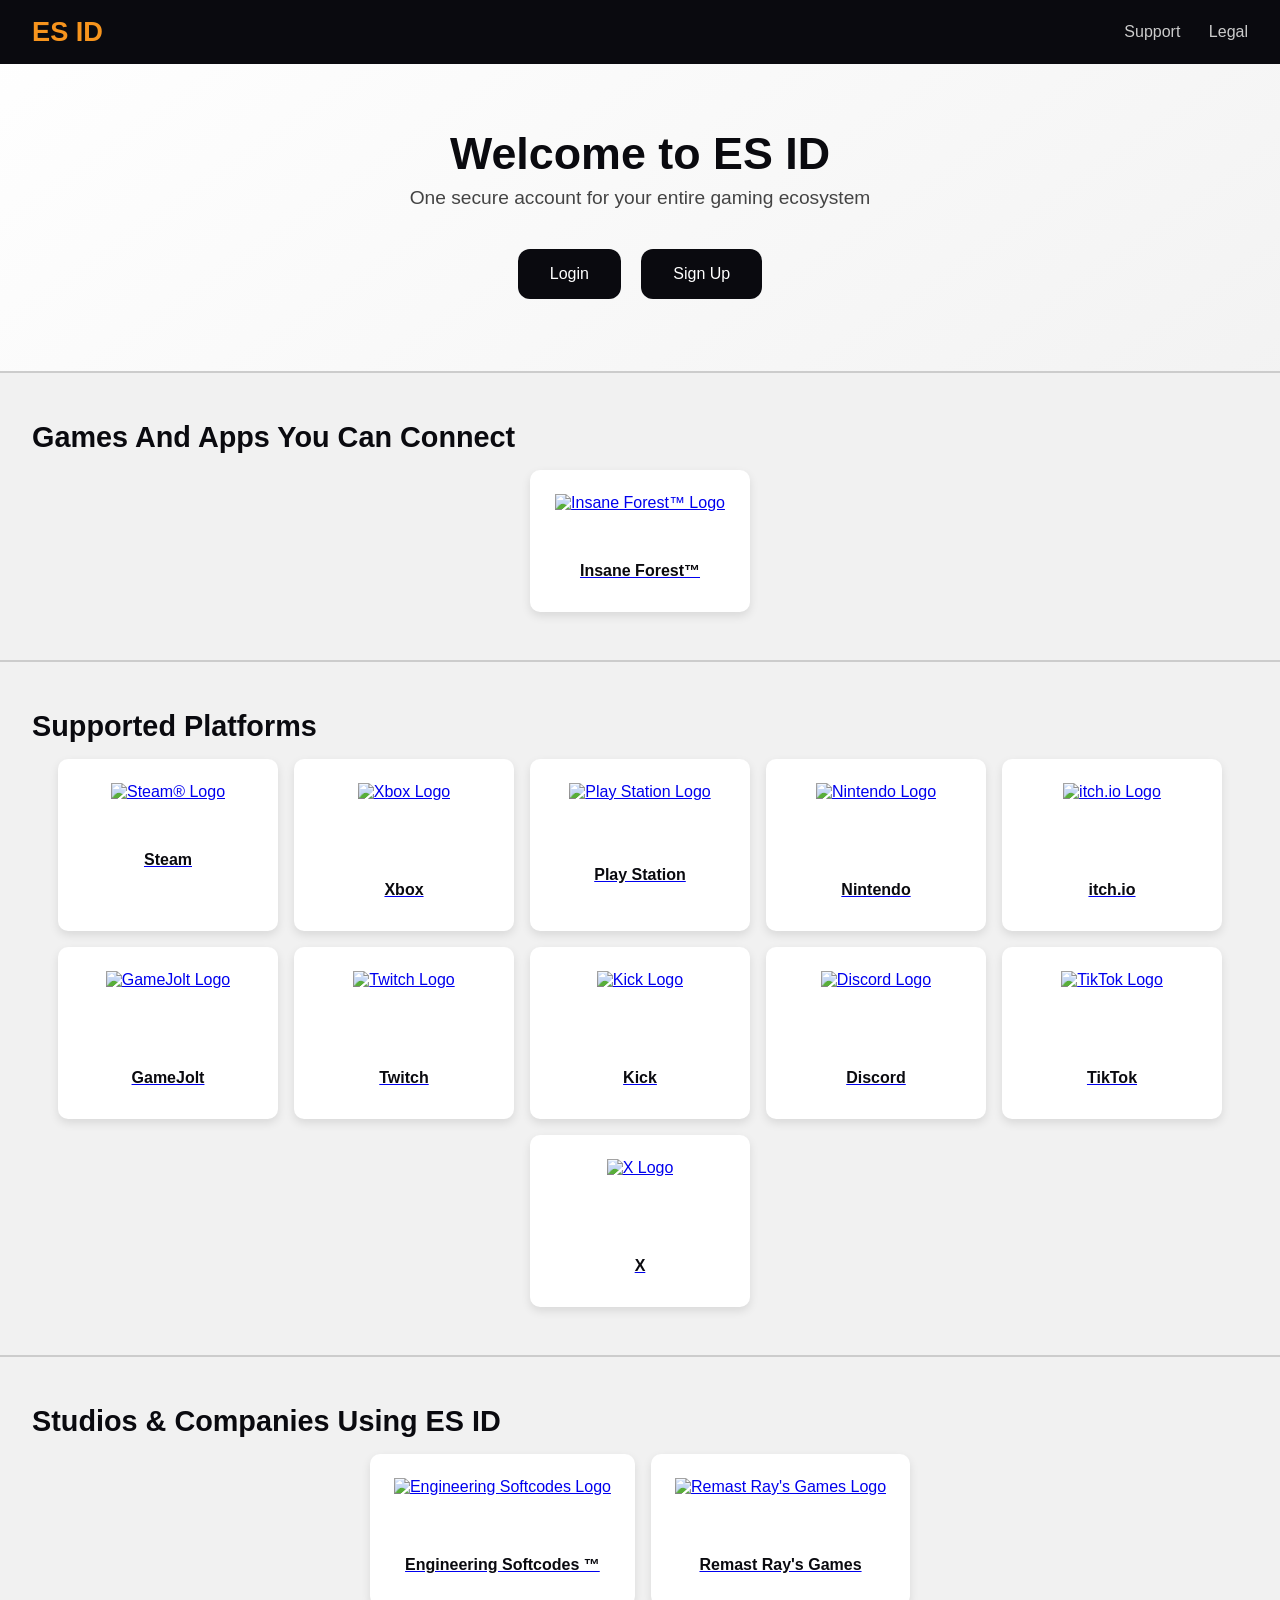
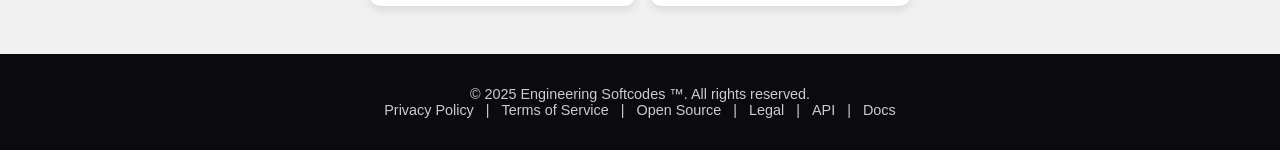
==== index.html @ 5574b0a7 "Update index.html" ====
<!DOCTYPE html>
<html lang="en">
<head>
  <meta charset="UTF-8" />
  <meta name="viewport" content="width=device-width, initial-scale=1.0"/>
  <title>ES ID - One Secure Account</title>
  <style>
    :root {
      --orange: #f7941d;
      --dark-blue: #0a0a0f;
      --light-gray: #f1f1f1;
      --gray: #ccc;
      --white: #fff;
      --black: #000;
    }

    * {
      margin: 0;
      padding: 0;
      box-sizing: border-box;
      font-family: 'Segoe UI', Tahoma, Geneva, Verdana, sans-serif;
    }

    body {
      background: linear-gradient(145deg, #ffffff, #e5e5e5);
      color: var(--black);
      display: flex;
      flex-direction: column;
      min-height: 100vh;
    }

    header {
      background: var(--dark-blue);
      padding: 1rem 2rem;
      display: flex;
      justify-content: space-between;
      align-items: center;
      color: var(--white);
    }

    header .logo {
      font-size: 1.7rem;
      font-weight: bold;
      color: var(--orange);
    }

    nav a {
      color: var(--gray);
      margin-left: 1.5rem;
      text-decoration: none;
      font-weight: 500;
    }

    nav a:hover {
      color: var(--orange);
    }

    .hero {
      text-align: center;
      padding: 4rem 1rem;
    }

    .hero h2 {
      font-size: 2.8rem;
      color: var(--dark-blue);
    }

    .hero p {
      font-size: 1.2rem;
      color: #444;
      margin-top: 0.5rem;
    }

    .auth-buttons {
      margin-top: 2rem;
    }

    .auth-buttons button {
      margin: 0.5rem;
      padding: 1rem 2rem;
      border-radius: 12px;
      border: none;
      background: var(--dark-blue);
      color: var(--white);
      font-size: 1rem;
      cursor: pointer;
      transition: background 0.3s;
    }

    .auth-buttons button:hover {
      background: var(--orange);
    }

    .section {
      padding: 3rem 2rem;
      background: var(--light-gray);
      border-top: 2px solid var(--gray);
    }

    .section h3 {
      font-size: 1.8rem;
      margin-bottom: 1rem;
      color: var(--dark-blue);
    }

    .cards {
      display: flex;
      flex-wrap: wrap;
      gap: 1rem;
      justify-content: center;
    }

    .card {
      background: var(--white);
      padding: 1.5rem;
      border-radius: 10px;
      box-shadow: 0 4px 10px rgba(0, 0, 0, 0.1);
      min-width: 220px;
      max-width: 280px;
      text-align: center;
      transition: transform 0.2s;
    }

    .card:hover {
      transform: scale(1.05);
    }

    .card h4 {
      margin-bottom: 0.5rem;
      color: var(--dark-blue);
    }

    footer {
      margin-top: auto;
      background-color: var(--dark-blue);
      color: var(--gray);
      padding: 2rem 1rem;
      text-align: center;
      font-size: 0.9rem;
    }

    footer a {
      color: var(--gray);
      text-decoration: none;
      margin: 0 0.5rem;
    }

    footer a:hover {
      color: var(--orange);
    }
  </style>
</head>
<body>

  <header>
    <div class="logo">ES ID</div>
    <nav>
      <a href="support">Support</a>
      <a href="legal">Legal</a>
    </nav>
  </header>

  <section class="hero">
    <h2>Welcome to ES ID</h2>
    <p>One secure account for your entire gaming ecosystem</p>

    <div class="auth-buttons">
      <button>Login</button>
      <button>Sign Up</button>
    </div>
  </section>

  <section class="section">
    <h3>Games And Apps You Can Connect</h3>
    <div class="cards">
      <div class="card">
        <a href="https://insaneforest.es/" target="_blank">
        <img src="https://ucarecdn.com/390ba2f0-badb-49aa-b7dc-121932ceab19/Insane_Forest_Old_Icon.png" alt="Insane Forest™ Logo" style="width: 50px; height: auto; margin-bottom: 50px;">
        <h4>Insane Forest™</h4>
      </a>
      </div>
    </div>
  </section>

  <section class="section">
    <h3>Supported Platforms</h3>
    <div class="cards">
      <div class="card">
        <a href="https://steamcommunity.com/" target="_blank">
        <img src="https://ucarecdn.com/992efdb9-1c23-42bb-ad94-4d4f1d7c8d05/steam_black_icon.png" alt="Steam® Logo" style="width: 50px; height: auto; margin-bottom: 50px;">
        <h4>Steam</h4>
      </a>
      </div>
      <div class="card">
        <a href="https://www.xbox.com/" target="_blank">
        <img src="https://ucarecdn.com/6816f669-998c-420e-9c30-cd0a84b3c446/xbox_black_icon.png" alt="Xbox Logo" style="width: 80px; height: auto; margin-bottom: 80px;">
        <h4>Xbox</h4>
      </a>
      </div>
      <div class="card">
        <a href="https://www.playstation.com/" target="_blank">
        <img src="https://ucarecdn.com/557ff69f-4082-46a0-b3f8-7e580741e02c/playstation_black_icon.png" alt="Play Station Logo" style="width: 65px; height: auto; margin-bottom: 65px;">
        <h4>Play Station</h4>
      </a>
      </div>
      <div class="card">
        <a href="https://www.nintendo.com/" target="_blank">
        <img src="https://ucarecdn.com/ee1f5d8b-9a52-43e3-9996-26aa8dcac234/nintendo_switch_black_icon.png" alt="Nintendo Logo" style="width: 80px; height: auto; margin-bottom: 80px;">
        <h4>Nintendo</h4>
      </a>
      </div>
      <div class="card">
        <a href="https://itch.io/" target="_blank">
        <img src="https://ucarecdn.com/15ee7398-61c8-4f0f-ae19-6418eea33e61/itchio_black_icon.png" alt="itch.io Logo" style="width: 80px; height: auto; margin-bottom: 80px;">
        <h4>itch.io</h4>
      </a>
      </div>
      <div class="card">
        <a href="https://gamejolt.com/" target="_blank">
        <img src="https://ucarecdn.com/8d8d4729-1fec-4606-b5e8-5dd8d5b020fb/gamejolt_black_icon.png" alt="GameJolt Logo" style="width: 80px; height: auto; margin-bottom: 80px;">
        <h4>GameJolt</h4>
      </a>
      </div>
     <div class="card">
        <a href="https://www.twitch.tv/" target="_blank">
        <img src="https://ucarecdn.com/29ea6950-4971-406f-9aef-5e36d5fe104e/twitch_black_icon.png" alt="Twitch Logo" style="width: 80px; height: auto; margin-bottom: 80px;">
        <h4>Twitch</h4>
      </a>
      </div>
      <div class="card">
        <a href="https://kick.com/" target="_blank">
        <img src="https://ucarecdn.com/c17f6b29-865a-46c9-a33a-6f08eb3f096e/kick_black_icon.png" alt="Kick Logo" style="width: 80px; height: auto; margin-bottom: 80px;">
        <h4>Kick</h4>
      </a>
      </div>
      <div class="card">
        <a href="https://discord.com/" target="_blank">
        <img src="https://ucarecdn.com/93eb5aa8-cfaf-418e-8a94-af162b5a698e/discord_black_icon.png" alt="Discord Logo" style="width: 80px; height: auto; margin-bottom: 80px;">
        <h4>Discord</h4>
      </a>
      </div>
      <div class="card">
        <a href="https://www.tiktok.com/" target="_blank">
        <img src="https://ucarecdn.com/8ce65fa4-189b-41c9-a401-ebab3cbfc023/tiktok_black_icon.png" alt="TikTok Logo" style="width: 80px; height: auto; margin-bottom: 80px;">
        <h4>TikTok</h4>
      </a>
      </div>
      <div class="card">
        <a href="https://x.com/" target="_blank">
        <img src="https://ucarecdn.com/039c9c19-b16d-44f5-850e-e4847be67619/x_black_icon.png" alt="X Logo" style="width: 80px; height: auto; margin-bottom: 80px;">
        <h4>X</h4>
      </a>
      </div>
    </div>
  </section>

  <section class="section">
  <h3>Studios & Companies Using ES ID</h3>
  <div class="cards">

    <div class="card">
      <a href="https://engineeringsoftcodes.games" target="_blank">
        <img src="https://ucarecdn.com/41fc2d7c-8a9c-4b6d-b681-4e90c3f293c1/Engineering_Softcodes__Icon.png" alt="Engineering Softcodes Logo" style="width: 60px; height: auto; margin-bottom: 60px;">
        <h4>Engineering Softcodes ™</h4>
      </a>
    </div>

    <div class="card">
      <a href="https://remastraysgames.es" target="_blank">
        <img src="https://ucarecdn.com/4ed19132-986d-4ccb-b96c-4066ecc54221/remastraysgames.png" alt="Remast Ray's Games Logo" style="width: 60px; height: auto; margin-bottom: 60px;">
        <h4>Remast Ray's Games</h4>
      </a>
    </div>

  </div>
</section>

  <footer>
    <p>&copy; 2025 Engineering Softcodes ™. All rights reserved.</p>
    <p>
      <a href="privacy-policy">Privacy Policy</a> |
      <a href="terms-of-service">Terms of Service</a> |
      <a href="open-source">Open Source</a> |
      <a href="legal">Legal</a> |
      <a href="api">API</a> |
      <a href="docs">Docs</a>
    </p>
  </footer>

</body>
</html>
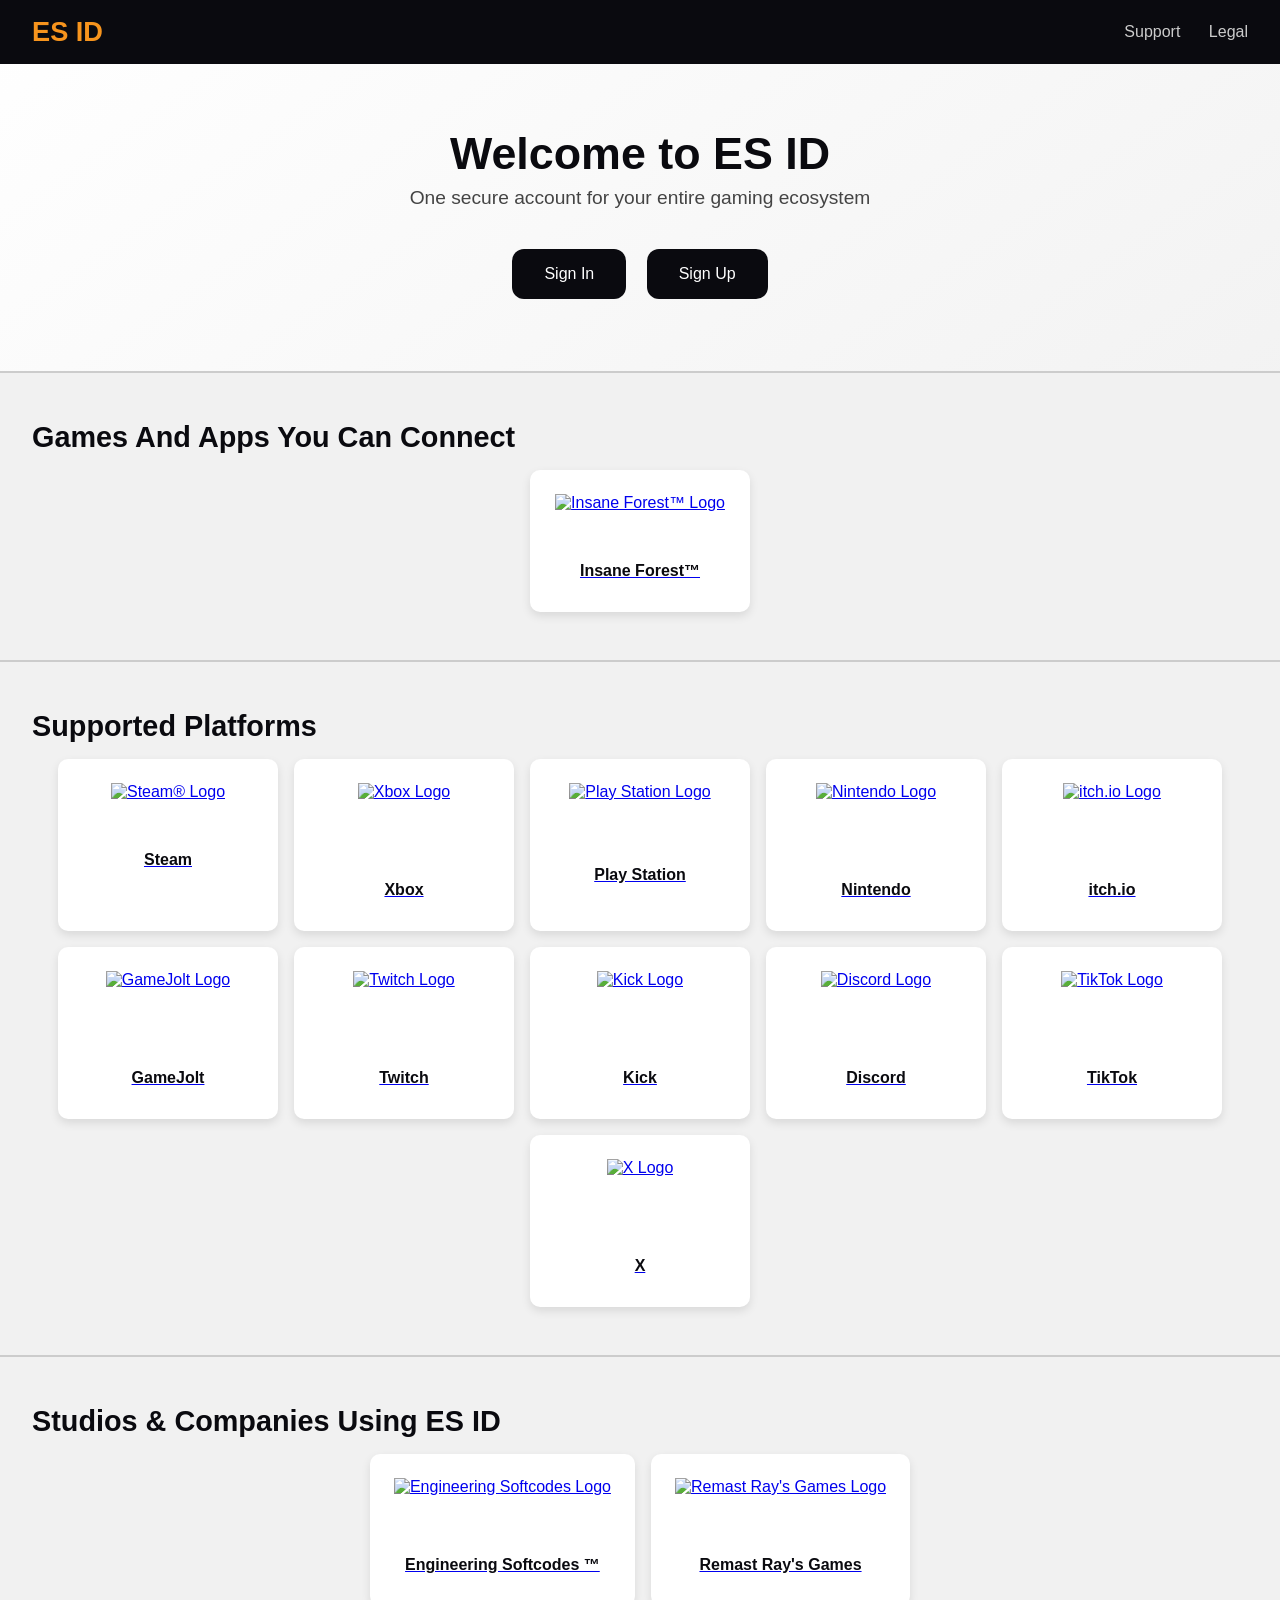
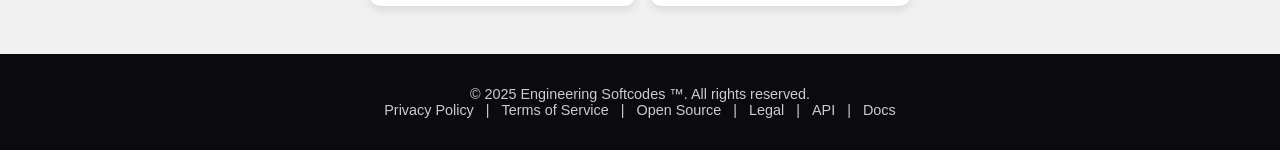
==== commit 33947c25: "Update index.html" ====
--- a/index.html
+++ b/index.html
@@ -165,7 +165,7 @@
     <p>One secure account for your entire gaming ecosystem</p>
 
     <div class="auth-buttons">
-      <button>Login</button>
+      <button>Sign In</button>
       <button>Sign Up</button>
     </div>
   </section>
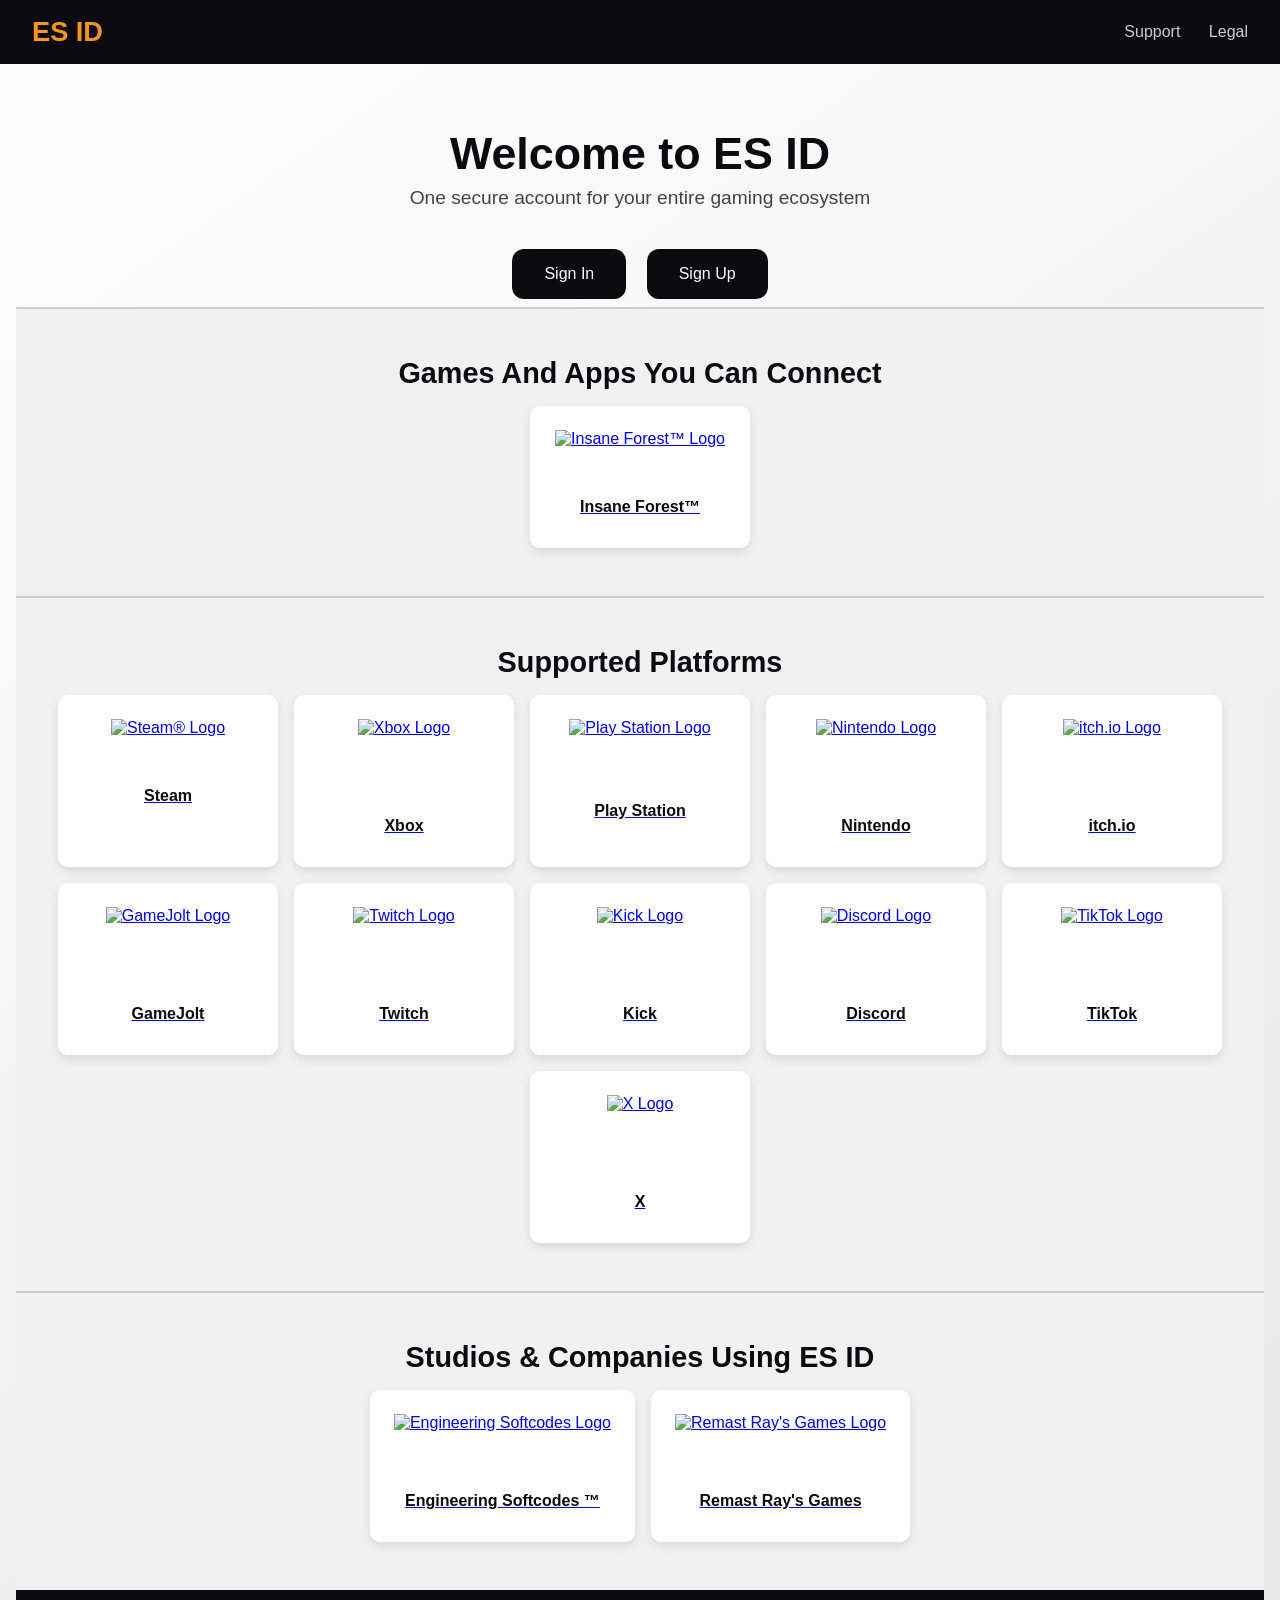
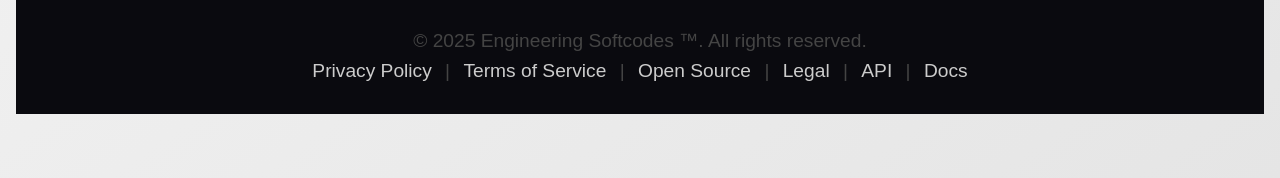
==== commit 54a69ff6: "Update index.html" ====
--- a/index.html
+++ b/index.html
@@ -165,10 +165,9 @@
     <p>One secure account for your entire gaming ecosystem</p>
 
     <div class="auth-buttons">
-      <button>Sign In</button>
-      <button>Sign Up</button>
-    </div>
-  </section>
+  <a href="sighin"><button>Sign In</button></a>
+  <a href="sighup"><button>Sign Up</button></a>
+</div>
 
   <section class="section">
     <h3>Games And Apps You Can Connect</h3>
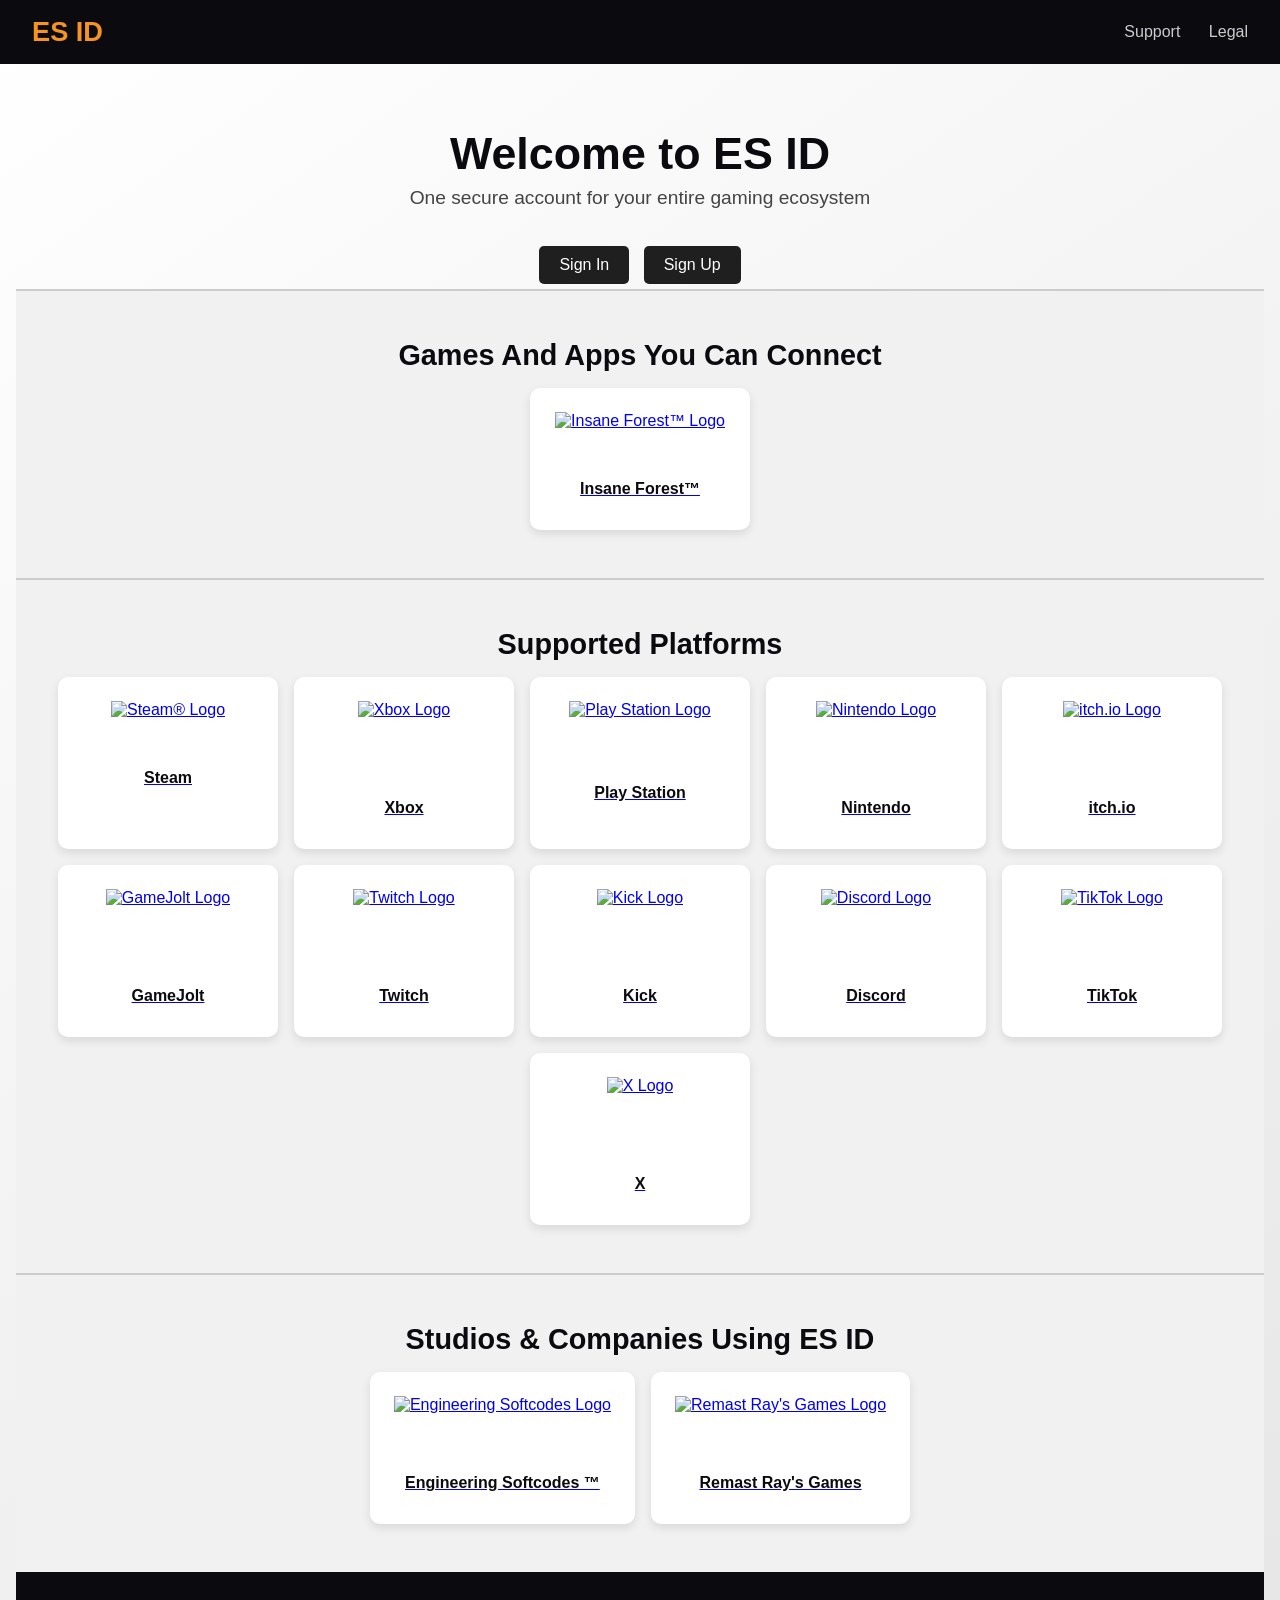
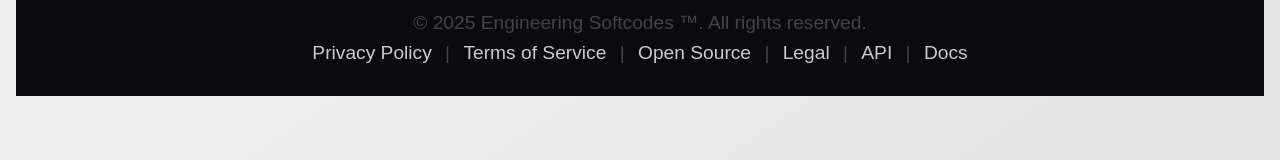
==== commit 56cf7896: "Update index.html" ====
--- a/index.html
+++ b/index.html
@@ -76,20 +76,20 @@
     }
 
     .auth-buttons button {
-      margin: 0.5rem;
-      padding: 1rem 2rem;
-      border-radius: 12px;
+      padding: 10px 20px;
+      font-size: 1rem;
+      background-color: #1f1f1f;
+      color: white;
       border: none;
-      background: var(--dark-blue);
-      color: var(--white);
-      font-size: 1rem;
+      border-radius: 5px;
+      margin: 5px;
       cursor: pointer;
-      transition: background 0.3s;
-    }
-
-    .auth-buttons button:hover {
-      background: var(--orange);
-    }
+    }
+
+     .auth-buttons button:hover {
+     background-color: #333;
+    }
+
 
     .section {
       padding: 3rem 2rem;
@@ -164,10 +164,10 @@
     <h2>Welcome to ES ID</h2>
     <p>One secure account for your entire gaming ecosystem</p>
 
-    <div class="auth-buttons">
-  <a href="sighin"><button>Sign In</button></a>
-  <a href="sighup"><button>Sign Up</button></a>
-</div>
+  <div class="auth-buttons">
+   <a href="sighin"><button>Sign In</button></a>
+   <a href="sighup"><button>Sign Up</button></a>
+  </div>
 
   <section class="section">
     <h3>Games And Apps You Can Connect</h3>
